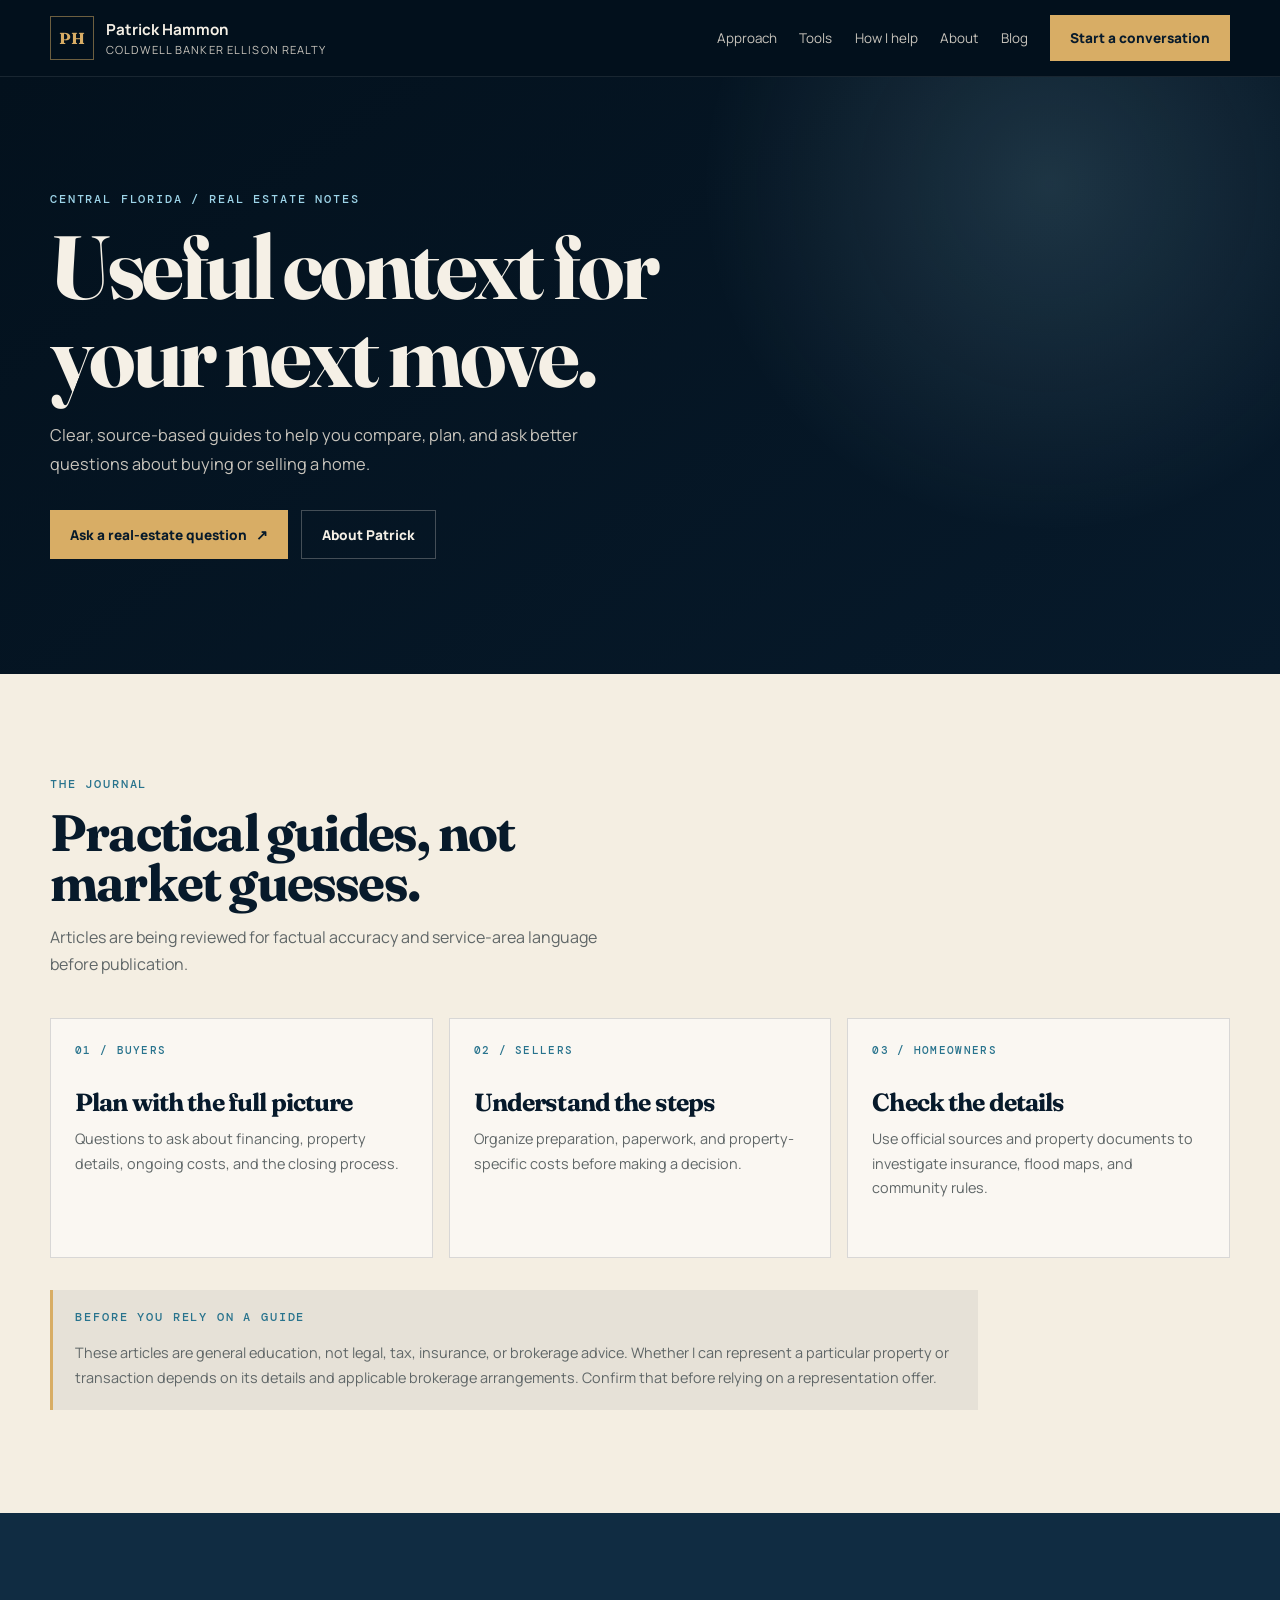
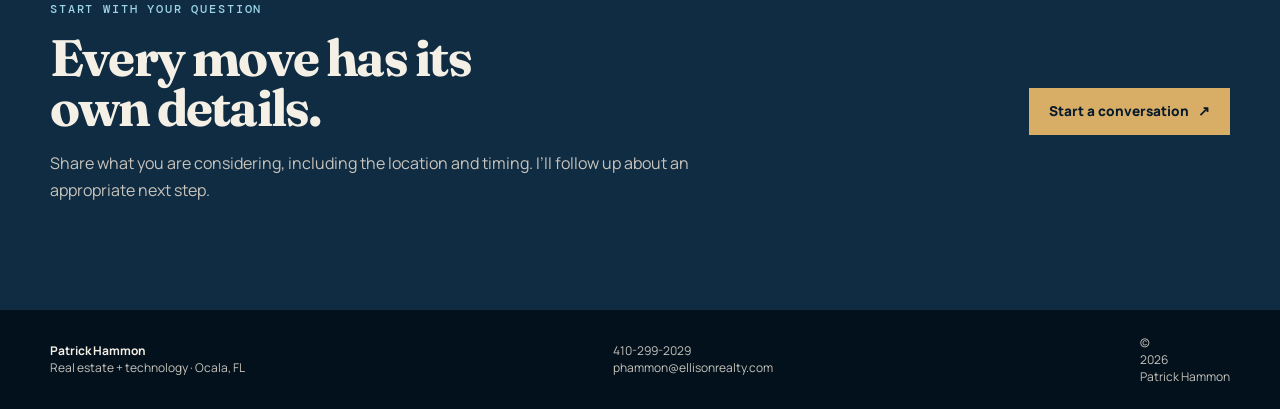
==== blog/index.html @ effb9344 "feat: add Patrick real estate blog foundation Co-authored-by: Copilot <223556219+Copilot@users.norep" ====
<!doctype html>
<html lang="en">
<head>
  <meta charset="UTF-8">
  <meta name="viewport" content="width=device-width, initial-scale=1.0">
  <title>Central Florida Real Estate Journal | Patrick Hammon</title>
  <meta name="description" content="Practical, source-based guides to help Central Florida buyers and sellers plan their next move.">
  <link rel="canonical" href="https://www.patrickhammon.com/blog/">
  <meta property="og:title" content="Central Florida Real Estate Journal | Patrick Hammon">
  <meta property="og:description" content="Practical, source-based guides to help Central Florida buyers and sellers plan their next move.">
  <meta property="og:type" content="website">
  <meta property="og:url" content="https://www.patrickhammon.com/blog/">
  <link rel="preconnect" href="https://fonts.googleapis.com">
  <link rel="preconnect" href="https://fonts.gstatic.com" crossorigin>
  <link href="https://fonts.googleapis.com/css2?family=DM+Mono:wght@400;500&family=Fraunces:opsz,wght@9..144,600;9..144,700&family=Manrope:wght@400;500;600;700;800&display=swap" rel="stylesheet">
  <link rel="stylesheet" href="/assets/styles.css">
  <link rel="stylesheet" href="/assets/blog.css">
  <script type="application/ld+json">
    {
      "@context": "https://schema.org",
      "@type": "Blog",
      "name": "Central Florida Real Estate Journal",
      "description": "Practical, source-based guides for Central Florida home buyers and sellers.",
      "url": "https://www.patrickhammon.com/blog/",
      "author": {
        "@type": "Person",
        "name": "Patrick Hammon"
      },
      "publisher": {
        "@type": "Person",
        "name": "Patrick Hammon"
      }
    }
  </script>
</head>
<body class="blog-page" data-api-base-url="https://www.wizzycrm.com/api" data-lead-subdomain="patrick-hammon">
  <a class="blog-skip-link" href="#main">Skip to content</a>
  <div class="site-shell">
    <header class="site-header">
      <div class="wrap nav-row">
        <a class="brand" href="/"><span class="brand-mark">PH</span><span><strong>Patrick Hammon</strong><small>Coldwell Banker Ellison Realty</small></span></a>
        <button class="nav-toggle" type="button" aria-expanded="false" aria-controls="site-nav" data-nav-toggle>Menu</button>
        <nav id="site-nav" class="site-nav" aria-label="Primary">
          <a href="/#approach">Approach</a>
          <a href="/#tools">Tools</a>
          <a href="/#work">How I help</a>
          <a href="/#about">About</a>
          <a href="/blog/" aria-current="page">Blog</a>
          <a class="button button-primary" href="/#contact">Start a conversation</a>
        </nav>
      </div>
    </header>

    <main id="main">
      <section class="blog-hero">
        <div class="wrap">
          <p class="eyebrow">Central Florida / Real estate notes</p>
          <h1>Useful context for your next move.</h1>
          <p class="lede">Clear, source-based guides to help you compare, plan, and ask better questions about buying or selling a home.</p>
          <div class="blog-hero-actions">
            <a class="button button-primary" href="/?lead_source=blog#contact">Ask a real-estate question <span aria-hidden="true">↗</span></a>
            <a class="button button-secondary" href="/#approach">About Patrick</a>
          </div>
        </div>
      </section>

      <section class="blog-section" aria-labelledby="blog-topics-heading">
        <div class="wrap">
          <div class="blog-section-heading">
            <p class="eyebrow">The journal</p>
            <h2 id="blog-topics-heading">Practical guides, not market guesses.</h2>
            <p>Articles are being reviewed for factual accuracy and service-area language before publication.</p>
          </div>
          <div class="blog-topic-grid">
            <article class="blog-topic-card">
              <span class="blog-topic-number">01 / BUYERS</span>
              <h3>Plan with the full picture</h3>
              <p>Questions to ask about financing, property details, ongoing costs, and the closing process.</p>
            </article>
            <article class="blog-topic-card">
              <span class="blog-topic-number">02 / SELLERS</span>
              <h3>Understand the steps</h3>
              <p>Organize preparation, paperwork, and property-specific costs before making a decision.</p>
            </article>
            <article class="blog-topic-card">
              <span class="blog-topic-number">03 / HOMEOWNERS</span>
              <h3>Check the details</h3>
              <p>Use official sources and property documents to investigate insurance, flood maps, and community rules.</p>
            </article>
          </div>
          <aside class="blog-review-note">
            <p class="card-kicker">Before you rely on a guide</p>
            <p>These articles are general education, not legal, tax, insurance, or brokerage advice. Whether I can represent a particular property or transaction depends on its details and applicable brokerage arrangements. Confirm that before relying on a representation offer.</p>
          </aside>
        </div>
      </section>

      <section class="blog-contact">
        <div class="wrap blog-contact-inner">
          <div>
            <p class="eyebrow">Start with your question</p>
            <h2>Every move has its own details.</h2>
            <p>Share what you are considering, including the location and timing. I’ll follow up about an appropriate next step.</p>
          </div>
          <a class="button button-primary" href="/?lead_source=blog#contact">Start a conversation <span aria-hidden="true">↗</span></a>
        </div>
      </section>
    </main>

    <footer class="site-footer">
      <div class="wrap footer-row">
        <div><strong>Patrick Hammon</strong><span>Real estate + technology · Ocala, FL</span></div>
        <div><a href="tel:4102992029">410-299-2029</a><a href="mailto:phammon@ellisonrealty.com">phammon@ellisonrealty.com</a></div>
        <span>© <span data-year></span> Patrick Hammon</span>
      </div>
    </footer>
  </div>
  <script src="/assets/main.js"></script>
</body>
</html>
---- assets/styles.css ----
:root{--ink:#071a2b;--deep:#03111d;--panel:#102c42;--cream:#f5f0e6;--muted:#c8c4bc;--paper:#f4eee2;--gold:#d8ad65;--blue:#9dd4e8;--line:rgba(245,240,230,.14);--wrap:1180px}*{box-sizing:border-box}html{scroll-behavior:smooth}body{margin:0;min-width:320px;color:var(--cream);background:var(--deep);font-family:Manrope,sans-serif}body:before{content:"";position:fixed;inset:0;pointer-events:none;opacity:.34;background-image:linear-gradient(rgba(255,255,255,.025) 1px,transparent 1px),linear-gradient(90deg,rgba(255,255,255,.025) 1px,transparent 1px);background-size:44px 44px}a{color:inherit;text-decoration:none}.wrap{width:min(calc(100% - 2rem),var(--wrap));margin:0 auto}.site-shell{position:relative;overflow:hidden}.site-header{position:sticky;top:0;z-index:10;border-bottom:1px solid rgba(255,255,255,.09);background:rgba(3,17,29,.84);backdrop-filter:blur(16px)}.nav-row{display:flex;align-items:center;justify-content:space-between;gap:1rem;min-height:76px}.brand{display:inline-flex;align-items:center;gap:.75rem}.brand-mark{display:grid;place-items:center;width:2.75rem;height:2.75rem;border:1px solid rgba(216,173,101,.5);color:var(--gold);font:700 1rem Fraunces,serif}.brand strong,.brand small{display:block}.brand strong{font-size:.95rem}.brand small{margin-top:.13rem;color:var(--muted);font-size:.7rem;letter-spacing:.1em;text-transform:uppercase}.site-nav{display:flex;align-items:center;gap:1.4rem}.site-nav>a:not(.button){color:var(--muted);font-size:.84rem}.site-nav>a:not(.button):hover{color:var(--cream)}.nav-toggle{display:none;border:1px solid var(--line);background:transparent;color:var(--cream);padding:.65rem .85rem;font-weight:700}.button{display:inline-flex;align-items:center;justify-content:center;gap:.55rem;padding:.9rem 1.25rem;border:0;font-size:.85rem;font-weight:800;transition:transform .18s ease,filter .18s ease}.button:hover{transform:translateY(-2px);filter:brightness(1.08)}.button-primary{background:var(--gold);color:var(--ink)}.button-secondary{border:1px solid rgba(245,240,230,.26);color:var(--cream)}.eyebrow,.card-kicker{margin:0 0 1rem;color:var(--blue);font:500 .72rem "DM Mono",monospace;letter-spacing:.16em;text-transform:uppercase}h1,h2,h3{margin:0;font-family:Fraunces,serif;letter-spacing:-.035em}h1{max-width:10ch;font-size:clamp(3.45rem,7vw,6.7rem);line-height:.9}h2{font-size:clamp(2rem,4vw,3.9rem);line-height:.98}h3{font-size:1.55rem;line-height:1.05}.lede,.section-intro{color:var(--muted);line-height:1.75}.lede{max-width:59ch;margin:1.4rem 0 0;font-size:1.02rem}.hero{padding:6.8rem 0 5.8rem;background:radial-gradient(circle at 85% 18%,rgba(157,212,232,.16),transparent 29%),linear-gradient(145deg,var(--deep),var(--ink))}.hero-grid{display:grid;grid-template-columns:minmax(0,.96fr) minmax(350px,.78fr);align-items:center;gap:clamp(3rem,8vw,8rem)}.hero-actions{display:flex;flex-wrap:wrap;gap:.8rem;margin-top:2rem}.support-copy{max-width:44ch;margin:1.2rem 0 0;color:var(--muted);font-size:.82rem;line-height:1.6}.support-copy a,.faq-answer a{color:var(--gold);font-weight:700}.signal-board{position:relative;padding:1.35rem;border:1px solid rgba(157,212,232,.27);background:linear-gradient(160deg,rgba(27,67,91,.9),rgba(5,23,38,.94));box-shadow:0 28px 70px -38px #000}.board-topline,.board-footer{display:flex;justify-content:space-between;gap:1rem;color:var(--muted);font:400 .63rem "DM Mono",monospace;letter-spacing:.12em}.board-topline{padding-bottom:1.1rem;border-bottom:1px solid var(--line)}.house-mark{position:relative;height:205px;margin:1.5rem 0 1.25rem;border-bottom:1px solid rgba(157,212,232,.28);overflow:hidden}.roof{position:absolute;left:17%;top:21%;width:60%;height:60%;border-top:2px solid var(--gold);border-left:2px solid var(--gold);transform:rotate(45deg) skew(-10deg,-10deg)}.house-body{position:absolute;left:21%;bottom:0;width:53%;height:48%;border:2px solid var(--blue);border-bottom:0}.house-window{position:absolute;bottom:30%;width:12%;height:17%;border:2px solid var(--blue)}.window-one{left:29%}.window-two{left:54%}.house-door{position:absolute;bottom:0;left:43%;width:11%;height:28%;border:2px solid var(--gold);border-bottom:0}.board-copy h2{max-width:9ch;font-size:clamp(2rem,4vw,3rem)}.board-copy p:last-child{max-width:38ch;color:var(--muted);font-size:.86rem;line-height:1.65}.board-data{display:grid;grid-template-columns:repeat(3,1fr);gap:.6rem;margin:1.55rem 0}.board-data>div{display:grid;gap:.25rem;padding:.72rem;border-top:1px solid var(--line)}.board-data span{color:var(--gold);font:400 .68rem "DM Mono",monospace}.board-data strong{font-size:.82rem}.board-data small{color:var(--muted);font-size:.68rem;line-height:1.4}.status-dot:before{content:"";display:inline-block;width:.4rem;height:.4rem;margin-right:.35rem;border-radius:50%;background:#85d39d}.section{padding:7rem 0;background:var(--paper);color:var(--ink)}.split-heading{display:grid;grid-template-columns:1.05fr .8fr;align-items:end;gap:3rem;margin-bottom:3rem}.section .eyebrow{color:#28738d}.section-intro{color:#5f6667;margin:0}.card-grid{display:grid;gap:1rem}.three-up{grid-template-columns:repeat(3,1fr)}.feature-card{min-height:285px;padding:1.6rem;display:flex;flex-direction:column;justify-content:space-between}.feature-card>span{color:#28738d;font:400 .68rem "DM Mono",monospace}.feature-card p{max-width:30ch;margin:.9rem 0 0;line-height:1.65}.feature-card-light{background:#e4dfd3}.feature-card-dark{color:var(--cream);background:var(--panel)}.feature-card-dark>span{color:var(--gold)}.feature-card-dark p{color:var(--muted)}.feature-card-gold{background:var(--gold)}.section-contrast{color:var(--cream);background:var(--ink)}.section-contrast .eyebrow{color:var(--blue)}.work-grid{display:grid;grid-template-columns:.8fr 1fr;gap:clamp(3rem,10vw,9rem);align-items:start}.work-grid .lede{color:var(--muted)}.work-list{border-top:1px solid var(--line)}.work-item{display:grid;grid-template-columns:2.5rem 1fr 2rem;grid-template-rows:auto auto;gap:.2rem .8rem;padding:1.4rem 0;border-bottom:1px solid var(--line)}.work-item>span{grid-row:1/span 2;color:var(--gold);font:400 .72rem "DM Mono",monospace}.work-item strong{font:1.45rem Fraunces,serif}.work-item small{color:var(--muted);line-height:1.5}.work-item b{grid-column:3;grid-row:1/span 2;align-self:center;color:var(--gold);font-size:1.4rem;font-weight:400}.work-item:hover strong{color:var(--blue)}.about-grid{display:grid;grid-template-columns:.6fr 1fr;gap:6rem;align-items:center}.about-stamp{display:grid;place-items:center;width:min(100%,340px);aspect-ratio:1;border:1px solid rgba(7,26,43,.25);border-radius:50%;color:var(--ink);font:clamp(4rem,9vw,7rem) Fraunces,serif;transform:rotate(-7deg)}.about-stamp span{display:block;margin-top:.3rem;color:#28738d;font:400 .6rem "DM Mono",monospace;letter-spacing:.12em}.tag-row{display:flex;flex-wrap:wrap;gap:.6rem;margin-top:1.4rem}.tag-row span{padding:.5rem .7rem;border:1px solid rgba(7,26,43,.2);font:400 .7rem "DM Mono",monospace}.faq-section{padding-top:4rem}.faq-grid{display:grid;grid-template-columns:.65fr 1fr;gap:6rem}.faq-list{display:grid;gap:.75rem}.faq-item{border-top:1px solid rgba(7,26,43,.3)}.faq-button{width:100%;display:flex;justify-content:space-between;gap:1rem;padding:1.15rem 0;border:0;background:transparent;color:var(--ink);text-align:left;cursor:pointer;font-weight:800}.faq-answer{display:none;padding:0 2rem 1rem 0;color:#5f6667;line-height:1.65}.faq-item.is-open .faq-answer{display:block}.closing-cta{padding:7rem 0;background:var(--gold);color:var(--ink)}.closing-inner{display:grid;justify-items:center;text-align:center}.closing-cta .eyebrow{color:#52635e}.closing-cta h2{max-width:11ch;margin-bottom:1.7rem}.site-footer{padding:1.5rem 0;background:var(--deep);color:var(--muted);font-size:.75rem}.footer-row{display:flex;align-items:center;justify-content:space-between;gap:1rem}.footer-row strong,.footer-row span{display:block}.footer-row strong{color:var(--cream)}.footer-row a{display:block}.footer-row a:hover{color:var(--cream)}@media(max-width:900px){.hero-grid,.split-heading,.work-grid,.about-grid,.faq-grid{grid-template-columns:1fr}.hero-grid{gap:3.5rem}.about-grid,.faq-grid{gap:2.5rem}.about-stamp{width:min(55vw,280px)}.three-up{grid-template-columns:1fr}.feature-card{min-height:220px}}@media(max-width:680px){.nav-toggle{display:inline-flex}.site-nav{position:absolute;top:calc(100% + .35rem);left:1rem;right:1rem;display:none;flex-direction:column;align-items:stretch;padding:1rem;border:1px solid var(--line);background:rgba(3,17,29,.97)}.site-nav.is-open{display:flex}.site-nav .button{margin-top:.35rem}.hero{padding:4.5rem 0 4rem}h1{font-size:clamp(3.2rem,16vw,5rem)}.signal-board{padding:1rem}.board-data{gap:.25rem}.board-data>div{padding:.5rem}.board-footer{font-size:.54rem}.section,.closing-cta{padding:4.5rem 0}.footer-row{align-items:flex-start;flex-direction:column}}
---- assets/blog.css ----
.blog-page {
  min-height: 100vh;
}

.blog-page a:focus-visible,
.blog-page button:focus-visible {
  outline: 3px solid var(--blue);
  outline-offset: 4px;
}

.blog-skip-link {
  position: absolute;
  z-index: 20;
  top: 0.75rem;
  left: 0.75rem;
  padding: 0.75rem 1rem;
  transform: translateY(-180%);
  background: var(--cream);
  color: var(--ink);
  font-weight: 800;
}

.blog-skip-link:focus {
  transform: translateY(0);
}

.blog-hero {
  padding: clamp(4.5rem, 9vw, 7.5rem) 0;
  background:
    radial-gradient(circle at 82% 18%, rgba(157, 212, 232, 0.16), transparent 30%),
    linear-gradient(145deg, var(--deep), var(--ink));
}

.blog-hero h1 {
  max-width: 13ch;
  font-size: clamp(3rem, 7vw, 5.75rem);
  line-height: 0.98;
}

.blog-hero .lede {
  max-width: 58ch;
}

.blog-hero-actions {
  display: flex;
  flex-wrap: wrap;
  gap: 0.8rem;
  margin-top: 2rem;
}

.blog-section {
  padding: clamp(4rem, 8vw, 6.5rem) 0;
  background: var(--paper);
  color: var(--ink);
}

.blog-section-heading {
  max-width: 58rem;
  margin-bottom: 2.5rem;
}

.blog-section-heading .eyebrow {
  color: #28738d;
}

.blog-section-heading h2 {
  max-width: 16ch;
}

.blog-section-heading > p:last-child {
  max-width: 58ch;
  color: #5f6667;
  line-height: 1.7;
}

.blog-topic-grid {
  display: grid;
  grid-template-columns: repeat(3, minmax(0, 1fr));
  gap: 1rem;
}

.blog-topic-card {
  min-height: 15rem;
  padding: 1.5rem;
  border: 1px solid rgba(7, 26, 43, 0.14);
  background: rgba(255, 255, 255, 0.56);
}

.blog-topic-number {
  display: block;
  margin-bottom: 2rem;
  color: #28738d;
  font: 500 0.68rem "DM Mono", monospace;
  letter-spacing: 0.12em;
}

.blog-topic-card h3 {
  margin-bottom: 0.75rem;
}

.blog-topic-card p,
.blog-review-note > p:last-child {
  margin: 0;
  color: #5f6667;
  font-size: 0.9rem;
  line-height: 1.7;
}

.blog-review-note {
  max-width: 58rem;
  margin-top: 2rem;
  padding: 1.25rem 1.4rem;
  border-left: 3px solid var(--gold);
  background: rgba(7, 26, 43, 0.06);
}

.blog-review-note .card-kicker {
  color: #28738d;
}

.blog-contact {
  padding: clamp(3.75rem, 7vw, 6rem) 0;
  background: var(--panel);
}

.blog-contact-inner {
  display: flex;
  align-items: center;
  justify-content: space-between;
  gap: 2rem;
}

.blog-contact-inner > div {
  max-width: 42rem;
}

.blog-contact-inner h2 {
  max-width: 13ch;
}

.blog-contact-inner > div > p:last-child {
  color: var(--muted);
  line-height: 1.7;
}

@media (max-width: 900px) {
  .blog-topic-grid {
    grid-template-columns: 1fr;
  }

  .blog-topic-card {
    min-height: 0;
  }

  .blog-topic-number {
    margin-bottom: 1.25rem;
  }
}

@media (max-width: 680px) {
  .blog-hero {
    padding: 4.5rem 0;
  }

  .blog-contact-inner {
    align-items: flex-start;
    flex-direction: column;
  }
}
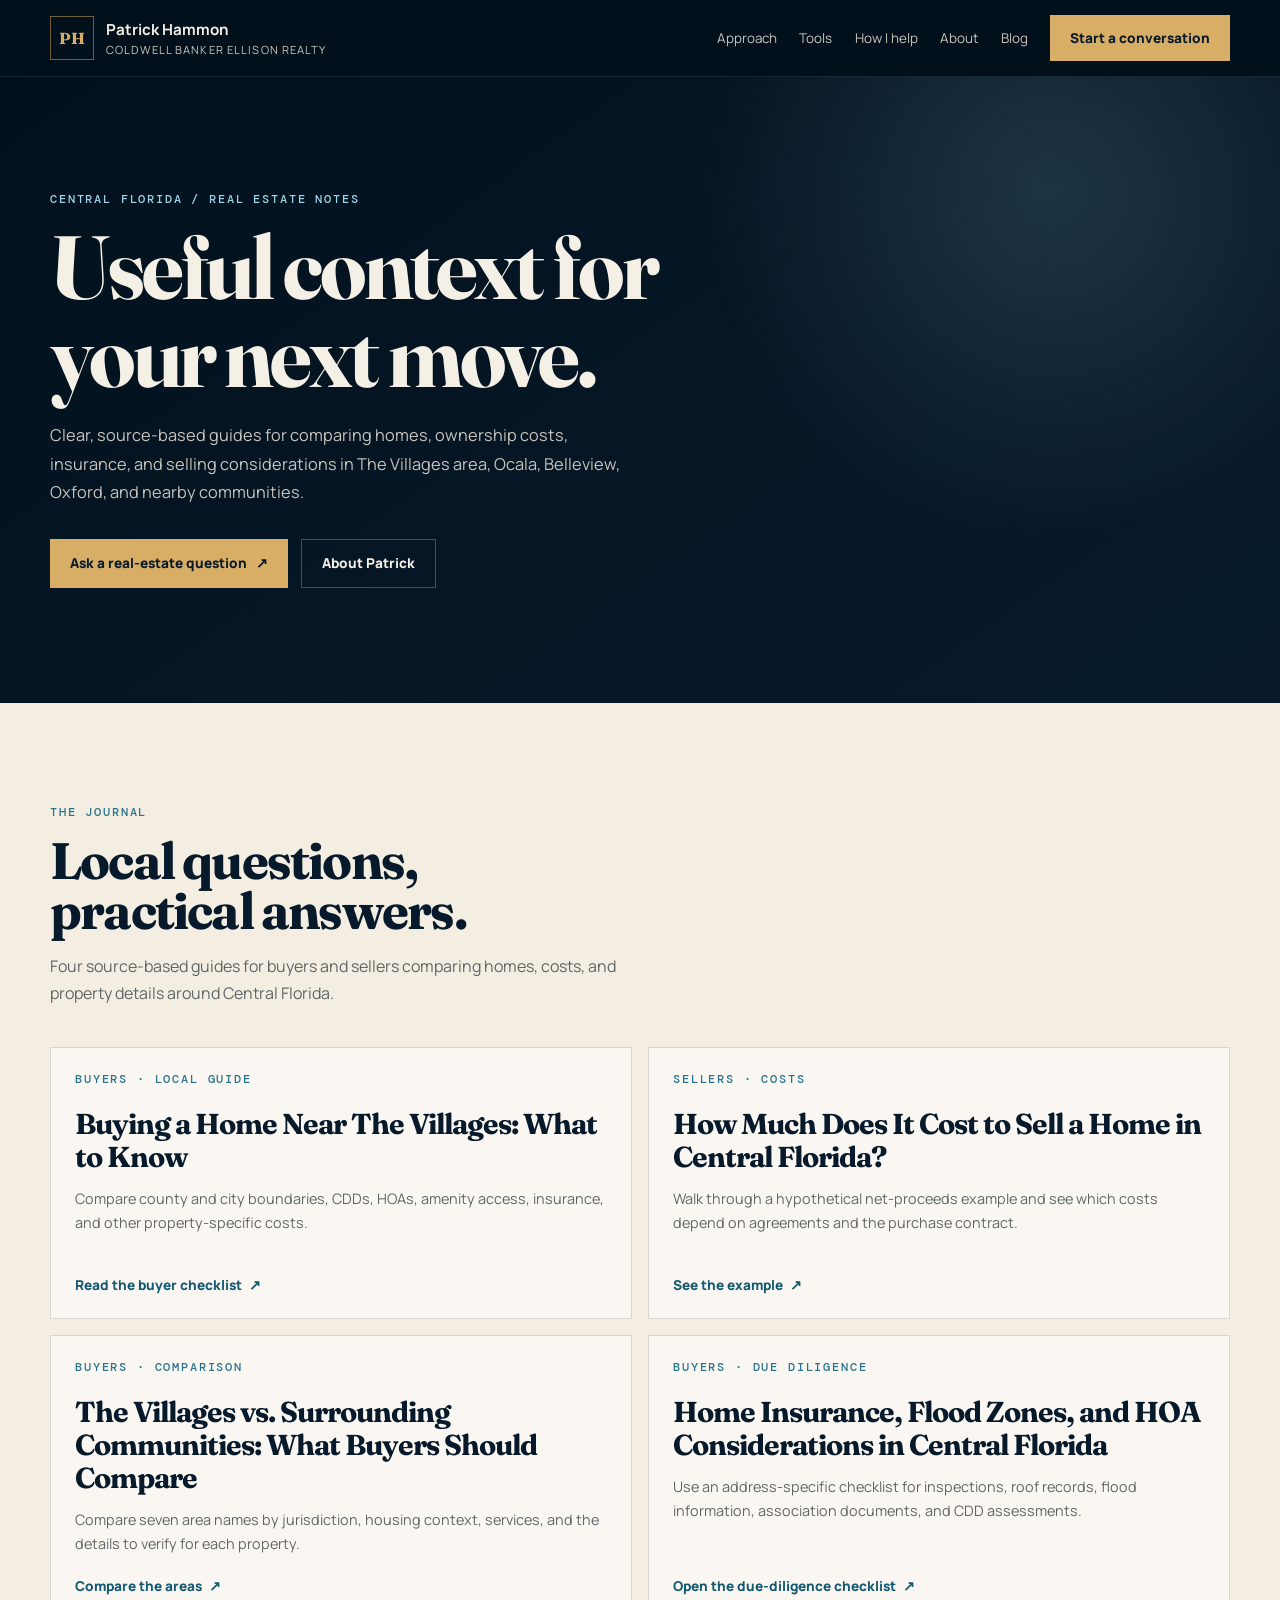
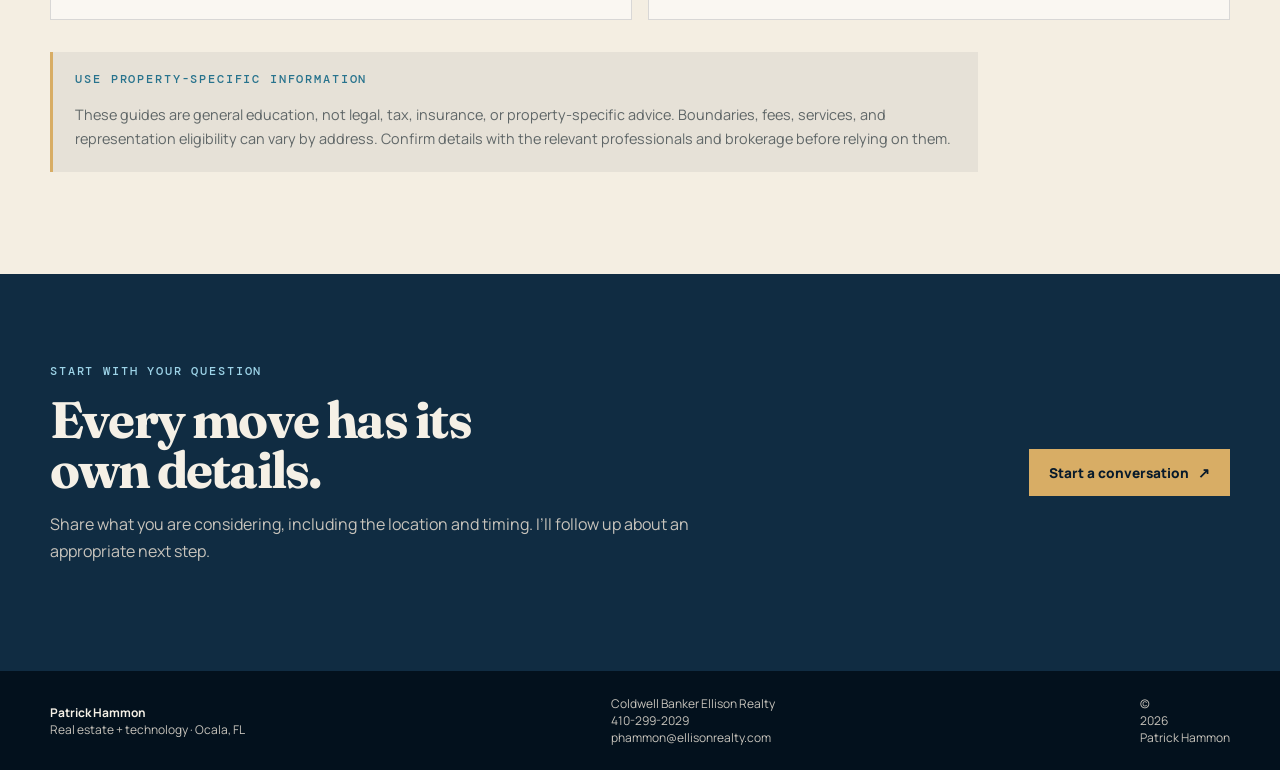
==== commit 531e811c: "feat: add four Central Florida real-estate guides Co-authored-by: Copilot <223556219+Copilot@users.n" ====
--- a/blog/index.html
+++ b/blog/index.html
@@ -3,11 +3,11 @@
 <head>
   <meta charset="UTF-8">
   <meta name="viewport" content="width=device-width, initial-scale=1.0">
-  <title>Central Florida Real Estate Journal | Patrick Hammon</title>
-  <meta name="description" content="Practical, source-based guides to help Central Florida buyers and sellers plan their next move.">
+  <title>Central Florida Home Guides | Patrick Hammon</title>
+  <meta name="description" content="Source-based guides for comparing homes, ownership costs, insurance, and selling considerations in The Villages area, Ocala, Belleview, Oxford, and nearby communities.">
   <link rel="canonical" href="https://www.patrickhammon.com/blog/">
-  <meta property="og:title" content="Central Florida Real Estate Journal | Patrick Hammon">
-  <meta property="og:description" content="Practical, source-based guides to help Central Florida buyers and sellers plan their next move.">
+  <meta property="og:title" content="Central Florida Home Guides | Patrick Hammon">
+  <meta property="og:description" content="Source-based guides for comparing homes, ownership costs, insurance, and selling considerations in The Villages area, Ocala, Belleview, Oxford, and nearby communities.">
   <meta property="og:type" content="website">
   <meta property="og:url" content="https://www.patrickhammon.com/blog/">
   <link rel="preconnect" href="https://fonts.googleapis.com">
@@ -19,8 +19,8 @@
     {
       "@context": "https://schema.org",
       "@type": "Blog",
-      "name": "Central Florida Real Estate Journal",
-      "description": "Practical, source-based guides for Central Florida home buyers and sellers.",
+      "name": "Central Florida Home Guides",
+      "description": "Source-based guides for comparing homes, ownership costs, insurance, and selling considerations in Central Florida.",
       "url": "https://www.patrickhammon.com/blog/",
       "author": {
         "@type": "Person",
@@ -56,7 +56,7 @@
         <div class="wrap">
           <p class="eyebrow">Central Florida / Real estate notes</p>
           <h1>Useful context for your next move.</h1>
-          <p class="lede">Clear, source-based guides to help you compare, plan, and ask better questions about buying or selling a home.</p>
+          <p class="lede">Clear, source-based guides for comparing homes, ownership costs, insurance, and selling considerations in The Villages area, Ocala, Belleview, Oxford, and nearby communities.</p>
           <div class="blog-hero-actions">
             <a class="button button-primary" href="/?lead_source=blog#contact">Ask a real-estate question <span aria-hidden="true">↗</span></a>
             <a class="button button-secondary" href="/#approach">About Patrick</a>
@@ -68,29 +68,38 @@
         <div class="wrap">
           <div class="blog-section-heading">
             <p class="eyebrow">The journal</p>
-            <h2 id="blog-topics-heading">Practical guides, not market guesses.</h2>
-            <p>Articles are being reviewed for factual accuracy and service-area language before publication.</p>
+            <h2 id="blog-topics-heading">Local questions, practical answers.</h2>
+            <p>Four source-based guides for buyers and sellers comparing homes, costs, and property details around Central Florida.</p>
           </div>
-          <div class="blog-topic-grid">
-            <article class="blog-topic-card">
-              <span class="blog-topic-number">01 / BUYERS</span>
-              <h3>Plan with the full picture</h3>
-              <p>Questions to ask about financing, property details, ongoing costs, and the closing process.</p>
+          <div class="blog-post-grid">
+            <article class="blog-post-card">
+              <p class="eyebrow">BUYERS · LOCAL GUIDE</p>
+              <h3><a href="/blog/buying-a-home-near-the-villages/">Buying a Home Near The Villages: What to Know</a></h3>
+              <p>Compare county and city boundaries, CDDs, HOAs, amenity access, insurance, and other property-specific costs.</p>
+              <a class="blog-post-link" href="/blog/buying-a-home-near-the-villages/">Read the buyer checklist <span aria-hidden="true">↗</span></a>
             </article>
-            <article class="blog-topic-card">
-              <span class="blog-topic-number">02 / SELLERS</span>
-              <h3>Understand the steps</h3>
-              <p>Organize preparation, paperwork, and property-specific costs before making a decision.</p>
+            <article class="blog-post-card">
+              <p class="eyebrow">SELLERS · COSTS</p>
+              <h3><a href="/blog/central-florida-home-selling-costs/">How Much Does It Cost to Sell a Home in Central Florida?</a></h3>
+              <p>Walk through a hypothetical net-proceeds example and see which costs depend on agreements and the purchase contract.</p>
+              <a class="blog-post-link" href="/blog/central-florida-home-selling-costs/">See the example <span aria-hidden="true">↗</span></a>
             </article>
-            <article class="blog-topic-card">
-              <span class="blog-topic-number">03 / HOMEOWNERS</span>
-              <h3>Check the details</h3>
-              <p>Use official sources and property documents to investigate insurance, flood maps, and community rules.</p>
+            <article class="blog-post-card">
+              <p class="eyebrow">BUYERS · COMPARISON</p>
+              <h3><a href="/blog/the-villages-vs-surrounding-communities/">The Villages vs. Surrounding Communities: What Buyers Should Compare</a></h3>
+              <p>Compare seven area names by jurisdiction, housing context, services, and the details to verify for each property.</p>
+              <a class="blog-post-link" href="/blog/the-villages-vs-surrounding-communities/">Compare the areas <span aria-hidden="true">↗</span></a>
+            </article>
+            <article class="blog-post-card">
+              <p class="eyebrow">BUYERS · DUE DILIGENCE</p>
+              <h3><a href="/blog/central-florida-insurance-flood-hoa/">Home Insurance, Flood Zones, and HOA Considerations in Central Florida</a></h3>
+              <p>Use an address-specific checklist for inspections, roof records, flood information, association documents, and CDD assessments.</p>
+              <a class="blog-post-link" href="/blog/central-florida-insurance-flood-hoa/">Open the due-diligence checklist <span aria-hidden="true">↗</span></a>
             </article>
           </div>
           <aside class="blog-review-note">
-            <p class="card-kicker">Before you rely on a guide</p>
-            <p>These articles are general education, not legal, tax, insurance, or brokerage advice. Whether I can represent a particular property or transaction depends on its details and applicable brokerage arrangements. Confirm that before relying on a representation offer.</p>
+            <p class="card-kicker">Use property-specific information</p>
+            <p>These guides are general education, not legal, tax, insurance, or property-specific advice. Boundaries, fees, services, and representation eligibility can vary by address. Confirm details with the relevant professionals and brokerage before relying on them.</p>
           </aside>
         </div>
       </section>
@@ -110,7 +119,7 @@
     <footer class="site-footer">
       <div class="wrap footer-row">
         <div><strong>Patrick Hammon</strong><span>Real estate + technology · Ocala, FL</span></div>
-        <div><a href="tel:4102992029">410-299-2029</a><a href="mailto:phammon@ellisonrealty.com">phammon@ellisonrealty.com</a></div>
+        <div><span>Coldwell Banker Ellison Realty</span><a href="tel:4102992029">410-299-2029</a><a href="mailto:phammon@ellisonrealty.com">phammon@ellisonrealty.com</a></div>
         <span>© <span data-year></span> Patrick Hammon</span>
       </div>
     </footer>
--- a/assets/blog.css
+++ b/assets/blog.css
@@ -143,11 +143,268 @@
   line-height: 1.7;
 }
 
+.blog-post-grid {
+  display: grid;
+  grid-template-columns: repeat(2, minmax(0, 1fr));
+  gap: 1rem;
+}
+
+.blog-post-card {
+  display: flex;
+  min-height: 17rem;
+  flex-direction: column;
+  padding: 1.5rem;
+  border: 1px solid rgba(7, 26, 43, 0.14);
+  background: rgba(255, 255, 255, 0.56);
+}
+
+.blog-post-card .eyebrow {
+  margin-bottom: 1.25rem;
+  color: #28738d;
+}
+
+.blog-post-card h3 {
+  max-width: 30ch;
+  font-size: clamp(1.35rem, 2.4vw, 1.8rem);
+  line-height: 1.15;
+}
+
+.blog-post-card h3 a:hover,
+.blog-post-link:hover {
+  text-decoration: underline;
+  text-underline-offset: 0.2em;
+}
+
+.blog-post-card > p:not(.eyebrow) {
+  margin: 0.85rem 0 1.25rem;
+  color: #5f6667;
+  font-size: 0.9rem;
+  line-height: 1.7;
+}
+
+.blog-post-link {
+  display: inline-flex;
+  align-items: center;
+  gap: 0.45rem;
+  margin-top: auto;
+  color: #145a72;
+  font-size: 0.85rem;
+  font-weight: 800;
+}
+
+.blog-article-section {
+  padding: clamp(3rem, 7vw, 6rem) 0;
+  background: var(--paper);
+  color: var(--ink);
+}
+
+.blog-breadcrumbs {
+  margin-bottom: 2rem;
+  color: #5f6667;
+  font-size: 0.8rem;
+}
+
+.blog-breadcrumbs ol {
+  display: flex;
+  flex-wrap: wrap;
+  gap: 0.5rem;
+  margin: 0;
+  padding: 0;
+  list-style: none;
+}
+
+.blog-breadcrumbs li + li::before {
+  content: "/";
+  margin-right: 0.5rem;
+  color: #8b8e8d;
+}
+
+.blog-breadcrumbs a {
+  color: #145a72;
+  text-decoration: underline;
+  text-underline-offset: 0.15em;
+}
+
+.blog-article {
+  max-width: 54rem;
+  margin: 0 auto;
+}
+
+.blog-article-header {
+  margin-bottom: 2.75rem;
+  padding-bottom: 2rem;
+  border-bottom: 1px solid rgba(7, 26, 43, 0.16);
+}
+
+.blog-article-header .eyebrow {
+  color: #28738d;
+}
+
+.blog-article-header h1 {
+  max-width: 20ch;
+  font-size: clamp(2.6rem, 7vw, 4.8rem);
+  line-height: 1.02;
+}
+
+.blog-article-deck {
+  max-width: 65ch;
+  margin: 1.25rem 0;
+  color: #5f6667;
+  font-size: 1.05rem;
+  line-height: 1.75;
+}
+
+.blog-article-meta {
+  margin: 0;
+  color: #5f6667;
+  font-size: 0.78rem;
+}
+
+.blog-article-meta strong {
+  color: var(--ink);
+}
+
+.blog-article-body {
+  color: #243746;
+  font-size: 1rem;
+  line-height: 1.8;
+}
+
+.blog-article-body h2 {
+  margin: 2.6rem 0 0.85rem;
+  font-size: clamp(1.75rem, 4vw, 2.35rem);
+  line-height: 1.1;
+}
+
+.blog-article-body h3 {
+  margin: 1.8rem 0 0.65rem;
+  font-size: 1.35rem;
+  line-height: 1.2;
+}
+
+.blog-article-body p {
+  margin: 0 0 1.15rem;
+}
+
+.blog-article-body ul,
+.blog-article-body ol {
+  margin: 0 0 1.5rem;
+  padding-left: 1.4rem;
+}
+
+.blog-article-body li {
+  margin: 0.45rem 0;
+  padding-left: 0.2rem;
+}
+
+.blog-article-body a {
+  color: #145a72;
+  font-weight: 700;
+  text-decoration: underline;
+  text-underline-offset: 0.15em;
+}
+
+.blog-article-body a:focus-visible,
+.blog-breadcrumbs a:focus-visible,
+.blog-post-card a:focus-visible,
+.blog-related a:focus-visible {
+  outline: 3px solid #28738d;
+  outline-offset: 3px;
+}
+
+.blog-table-wrap {
+  overflow-x: auto;
+  margin: 1.5rem 0 2rem;
+  border: 1px solid rgba(7, 26, 43, 0.16);
+}
+
+.blog-article-body table {
+  width: 100%;
+  min-width: 38rem;
+  border-collapse: collapse;
+  background: rgba(255, 255, 255, 0.55);
+  font-size: 0.88rem;
+  line-height: 1.55;
+  text-align: left;
+}
+
+.blog-article-body th,
+.blog-article-body td {
+  padding: 0.85rem 1rem;
+  border-bottom: 1px solid rgba(7, 26, 43, 0.13);
+  vertical-align: top;
+}
+
+.blog-article-body th {
+  background: rgba(7, 26, 43, 0.07);
+  color: var(--ink);
+  font-weight: 800;
+}
+
+.blog-article-body tr:last-child td {
+  border-bottom: 0;
+}
+
+.blog-article-cta {
+  margin-top: 3rem;
+  padding: clamp(1.25rem, 4vw, 2rem);
+  border-left: 3px solid var(--gold);
+  background: rgba(7, 26, 43, 0.06);
+}
+
+.blog-article-cta h2 {
+  margin: 0 0 0.75rem;
+  font-size: 1.65rem;
+}
+
+.blog-article-cta p {
+  max-width: 65ch;
+  margin: 0 0 1.25rem;
+  color: #5f6667;
+  line-height: 1.7;
+}
+
+.blog-article-cta .button {
+  display: inline-flex;
+  color: var(--ink);
+  text-decoration: none;
+}
+
+.blog-related {
+  margin-top: 3rem;
+  padding-top: 2rem;
+  border-top: 1px solid rgba(7, 26, 43, 0.16);
+}
+
+.blog-related h2 {
+  margin-bottom: 1rem;
+  font-size: 1.65rem;
+}
+
+.blog-related ul {
+  display: grid;
+  gap: 0.75rem;
+  margin: 0;
+  padding: 0;
+  list-style: none;
+}
+
+.blog-related a {
+  color: #145a72;
+  font-weight: 800;
+  text-decoration: underline;
+  text-underline-offset: 0.15em;
+}
+
 @media (max-width: 900px) {
   .blog-topic-grid {
     grid-template-columns: 1fr;
   }
 
+  .blog-post-grid {
+    grid-template-columns: 1fr;
+  }
+
   .blog-topic-card {
     min-height: 0;
   }
@@ -162,6 +419,10 @@
     padding: 4.5rem 0;
   }
 
+  .blog-article-section {
+    padding: 2.5rem 0;
+  }
+
   .blog-contact-inner {
     align-items: flex-start;
     flex-direction: column;
